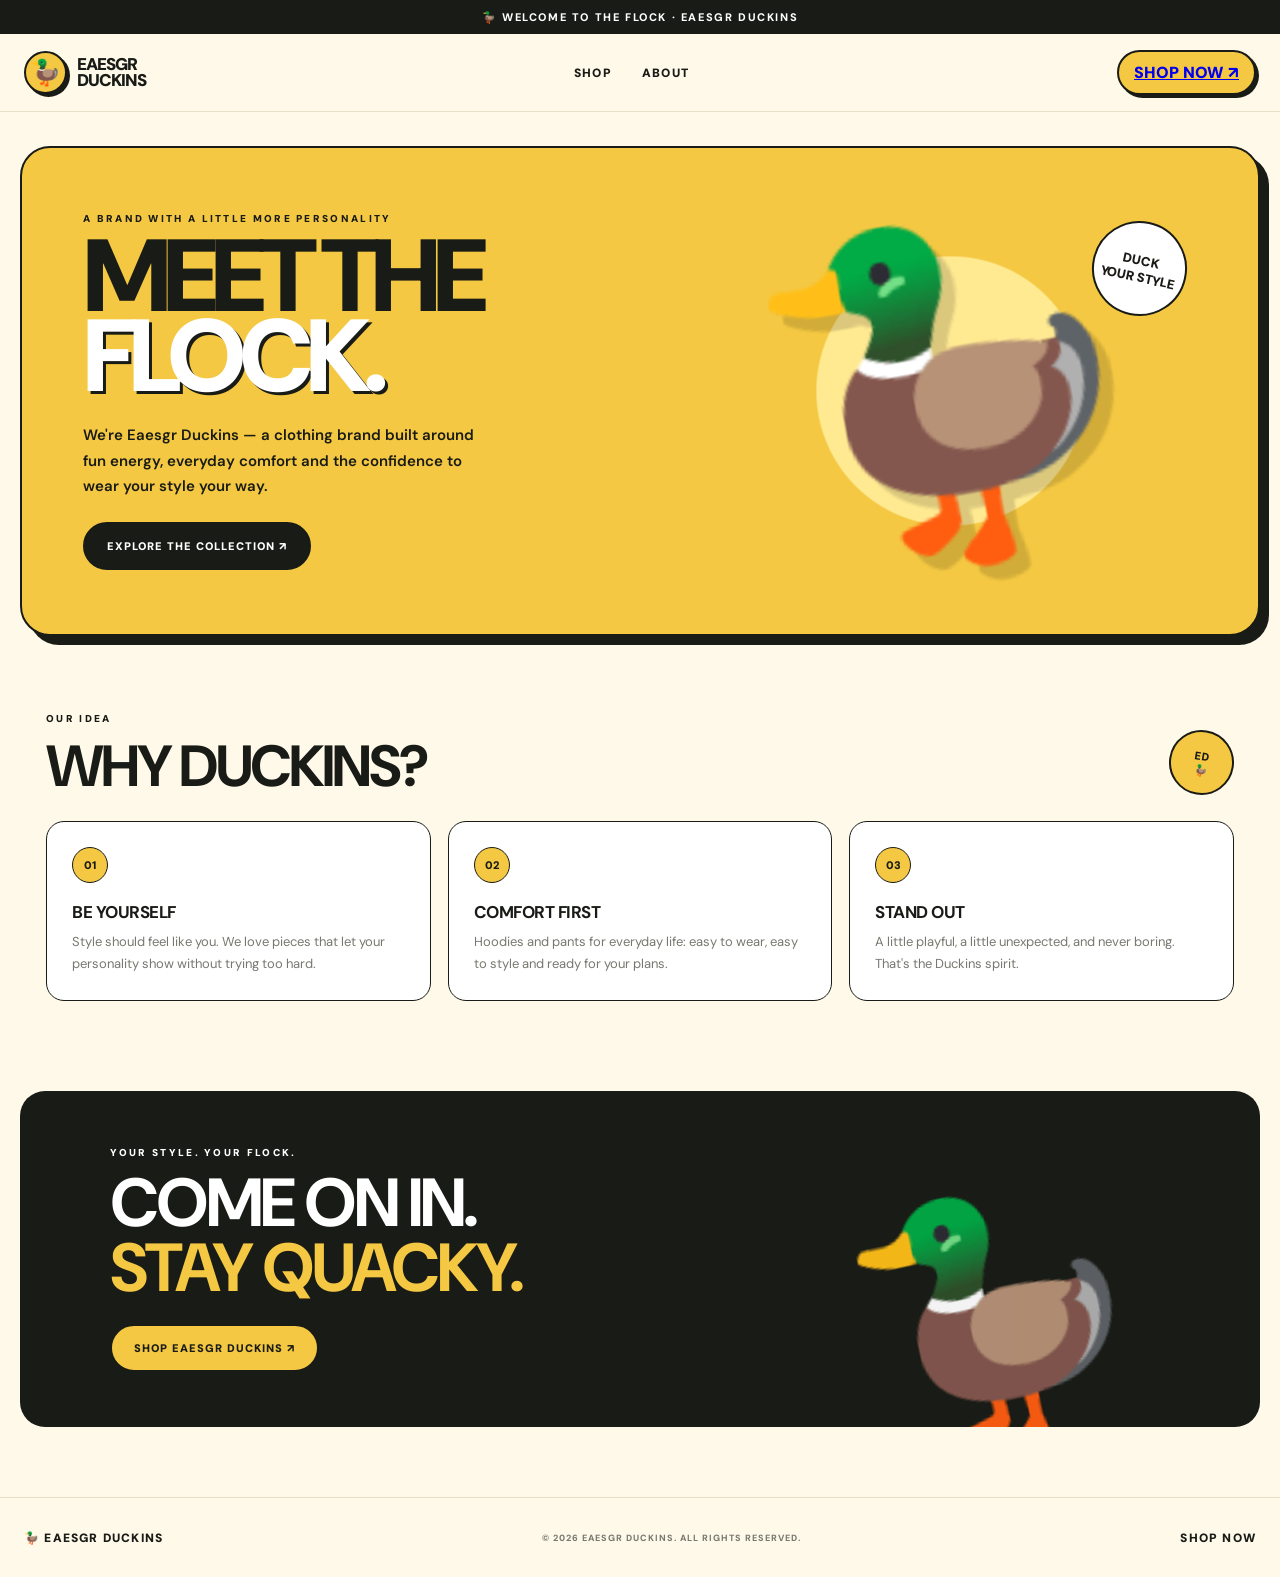
==== about.html @ d7580aa2 "Add files via upload" ====
<!DOCTYPE html>
<html lang="en">
<head>
  <meta charset="UTF-8">
  <meta name="viewport" content="width=device-width, initial-scale=1.0">
  <meta name="theme-color" content="#f4c842">
  <title>About Us | Eaesgr Duckins</title>
  <link rel="stylesheet" href="style.css">
</head>
<body>
  <div class="announcement">🦆 WELCOME TO THE FLOCK · EAESGR DUCKINS</div>
  <header class="site-header">
    <a class="brand" href="index.html"><span class="brand-duck">🦆</span><span class="brand-name">EAESGR<br>DUCKINS</span></a>
    <nav class="main-nav"><a href="index.html#shop">SHOP</a><a href="about.html">ABOUT</a></nav>
    <a class="cart-button" href="index.html#shop">SHOP NOW ↗</a>
  </header>

  <main>
    <section class="hero about-hero">
      <div class="hero-content">
        <p class="eyebrow">A BRAND WITH A LITTLE MORE PERSONALITY</p>
        <h1>MEET THE<br><span>FLOCK.</span></h1>
        <p class="hero-description">We're Eaesgr Duckins — a clothing brand built around fun energy, everyday comfort and the confidence to wear your style your way.</p>
        <a class="button button-dark" href="index.html#shop">EXPLORE THE COLLECTION ↗</a>
      </div>
      <div class="hero-visual"><span class="hero-duck">🦆</span><span class="hero-sticker">DUCK<br>YOUR STYLE</span></div>
    </section>

    <section class="shop-section story-section">
      <div class="section-heading"><div><p class="eyebrow">OUR IDEA</p><h2>WHY DUCKINS?</h2></div><span class="duck-stamp">ED<br>🦆</span></div>
      <div class="story-grid">
        <article class="story-card"><span>01</span><h3>BE YOURSELF</h3><p>Style should feel like you. We love pieces that let your personality show without trying too hard.</p></article>
        <article class="story-card"><span>02</span><h3>COMFORT FIRST</h3><p>Hoodies and pants for everyday life: easy to wear, easy to style and ready for your plans.</p></article>
        <article class="story-card"><span>03</span><h3>STAND OUT</h3><p>A little playful, a little unexpected, and never boring. That's the Duckins spirit.</p></article>
      </div>
    </section>

    <section class="big-message about-message">
      <p class="eyebrow">YOUR STYLE. YOUR FLOCK.</p>
      <h2>COME ON IN.<br><span>STAY QUACKY.</span></h2>
      <a href="index.html#shop" class="button button-yellow">SHOP EAESGR DUCKINS ↗</a>
      <div class="message-duck">🦆</div>
    </section>
  </main>

  <footer class="site-footer"><a class="footer-brand" href="index.html">🦆 EAESGR DUCKINS</a><span>© 2026 EAESGR DUCKINS. ALL RIGHTS RESERVED.</span><a href="index.html#shop">SHOP NOW</a></footer>
</body>
</html>
---- style.css ----
@import url('https://fonts.googleapis.com/css2?family=DM+Sans:wght@400;500;600;700;800;900&display=swap');

:root {
  --yellow: #f4c842;
  --yellow-light: #ffe991;
  --ink: #191b16;
  --cream: #fff9e9;
  --orange: #ee7838;
  --muted: #77786f;
  --line: #e8dfc8;
  --white: #fff;
}
* { box-sizing: border-box; }
html { scroll-behavior: smooth; }
body { margin: 0; background: var(--cream); color: var(--ink); font-family: 'DM Sans', Arial, sans-serif; }
button, input, textarea, select { font: inherit; }
button, a { -webkit-tap-highlight-color: transparent; }
button { cursor: pointer; }
.announcement { background: var(--ink); color: white; text-align: center; padding: 10px 12px; font-size: 11px; font-weight: 800; letter-spacing: 1.6px; }
.site-header { height: 78px; padding: 0 max(24px, calc((100% - 1240px)/2)); display: flex; align-items: center; justify-content: space-between; gap: 20px; position: sticky; top: 0; z-index: 10; background: rgba(255,249,233,.95); border-bottom: 1px solid var(--line); backdrop-filter: blur(12px); }
.brand { display: flex; align-items: center; gap: 10px; text-decoration: none; color: var(--ink); }
.brand-duck { width: 43px; height: 43px; border-radius: 50%; display: grid; place-items: center; background: var(--yellow); border: 2px solid var(--ink); font-size: 25px; box-shadow: 3px 3px 0 var(--ink); }
.brand-name { font-size: 17px; font-weight: 1000; letter-spacing: -1px; line-height: .9; }
.main-nav { display: flex; gap: 30px; }
.main-nav a, .site-footer a { text-decoration: none; color: var(--ink); font-size: 12px; font-weight: 900; letter-spacing: 1.2px; }
.main-nav a:hover, .site-footer a:hover { color: var(--orange); }
.cart-button { display: flex; align-items: center; gap: 10px; padding: 10px 15px; border: 2px solid var(--ink); border-radius: 99px; background: var(--yellow); font-weight: 900; box-shadow: 3px 3px 0 var(--ink); }
.cart-count { display: grid; place-items: center; min-width: 23px; height: 23px; border-radius: 50%; background: var(--ink); color: white; font-size: 11px; }
.hero { max-width: 1240px; min-height: 490px; margin: 34px auto 76px; padding: 0 26px; display: grid; grid-template-columns: 1.05fr .95fr; background: var(--yellow); border: 2px solid var(--ink); border-radius: 30px; overflow: hidden; box-shadow: 9px 9px 0 var(--ink); position: relative; }
.hero-content { align-self: center; padding: 54px 35px; z-index: 1; }
.eyebrow { margin: 0 0 12px; font-size: 10px; font-weight: 900; letter-spacing: 2.3px; }
.hero h1 { margin: 0; font-size: clamp(64px, 8vw, 105px); line-height: .78; letter-spacing: -8px; font-weight: 1000; }
.hero h1 span { color: white; text-shadow: 3px 3px 0 var(--ink); }
.hero-description { max-width: 410px; margin: 26px 0 22px; font-size: 15px; line-height: 1.7; font-weight: 600; }
.button { display: inline-flex; align-items: center; justify-content: center; min-height: 48px; padding: 0 22px; border: 2px solid var(--ink); border-radius: 99px; text-decoration: none; font-size: 11px; font-weight: 900; letter-spacing: 1px; transition: transform .2s; }
.button:hover { transform: translateY(-3px); }
.button-dark { color: white; background: var(--ink); }
.hero-visual { min-height: 420px; display: grid; place-items: center; position: relative; background: radial-gradient(circle, var(--yellow-light) 0 36%, transparent 36.5%); }
.hero-duck { font-size: clamp(190px, 27vw, 315px); filter: drop-shadow(12px 16px 0 rgba(0,0,0,.14)); transform: rotate(-10deg); }
.hero-sticker { position: absolute; top: 15%; right: 8%; width: 95px; height: 95px; display: grid; place-content: center; border: 2px solid var(--ink); border-radius: 50%; background: white; text-align: center; font-size: 13px; font-weight: 1000; transform: rotate(12deg); z-index: 1; }
.hero-star { position: absolute; font-size: 48px; }
.star-one { left: 12%; top: 19%; }.star-two { right: 14%; bottom: 15%; }
.shop-section { max-width: 1240px; margin: auto; padding: 0 26px 90px; }
.section-heading { display: flex; align-items: end; justify-content: space-between; margin-bottom: 26px; }
.section-heading h2 { margin: 0; font-size: clamp(38px, 5vw, 58px); letter-spacing: -3px; line-height: 1; }
.muted { color: var(--muted); font-size: 13px; }
.duck-stamp { display: grid; place-content: center; width: 65px; height: 65px; border: 2px solid var(--ink); border-radius: 50%; background: var(--yellow); text-align: center; font-size: 11px; font-weight: 1000; transform: rotate(9deg); }
.category-tabs { display: flex; flex-wrap: wrap; gap: 9px; margin-bottom: 25px; }
.category-tab { padding: 11px 21px; border: 1.5px solid var(--ink); border-radius: 99px; background: transparent; font-size: 11px; font-weight: 900; letter-spacing: 1px; }
.category-tab.active, .category-tab:hover { background: var(--ink); color: white; }
.product-grid { display: grid; grid-template-columns: repeat(4, minmax(0, 1fr)); gap: 19px; }
.product-card { min-width: 0; overflow: hidden; border: 1.5px solid var(--ink); border-radius: 19px; background: white; transition: transform .2s, box-shadow .2s; }
.product-card:hover { transform: translateY(-5px); box-shadow: 5px 6px 0 var(--ink); }
.product-art { height: 220px; display: grid; place-items: center; position: relative; overflow: hidden; background: var(--art, var(--yellow-light)); }
.product-art::before { content: ''; position: absolute; width: 160px; height: 160px; border: 2px dashed rgba(25,27,22,.23); border-radius: 50%; }
.product-emoji { z-index: 1; font-size: 105px; filter: drop-shadow(5px 8px 0 rgba(0,0,0,.12)); }
.product-tag { position: absolute; top: 12px; left: 12px; z-index: 2; padding: 7px 10px; border-radius: 99px; background: var(--orange); color: white; font-size: 9px; font-weight: 1000; letter-spacing: .8px; }
.product-info { padding: 15px; }
.product-info h3 { min-height: 38px; margin: 0 0 5px; font-size: 15px; }
.product-category { margin-bottom: 10px; color: var(--muted); font-size: 10px; font-weight: 800; letter-spacing: 1px; }
.product-price { font-size: 17px; font-weight: 1000; }
.old-price { margin-left: 7px; color: #999; font-size: 12px; text-decoration: line-through; }
.add-button { width: 100%; margin-top: 13px; padding: 11px; border: 1.5px solid var(--ink); border-radius: 10px; background: var(--yellow); font-size: 10px; font-weight: 1000; letter-spacing: .8px; }
.add-button:hover { background: var(--ink); color: white; }
.big-message { max-width: 1240px; min-height: 300px; margin: 0 auto 70px; padding: 55px 7%; overflow: hidden; position: relative; border-radius: 25px; background: var(--ink); color: white; }
.big-message h2 { margin: 0 0 24px; font-size: clamp(38px, 6vw, 68px); line-height: .95; letter-spacing: -3px; }
.big-message h2 span { color: var(--yellow); }
.button-yellow { color: var(--ink); background: var(--yellow); }
.message-duck { position: absolute; right: 9%; bottom: -50px; font-size: 240px; transform: rotate(-12deg); opacity: .95; }
.site-footer { min-height: 80px; padding: 22px max(24px, calc((100% - 1240px)/2)); display: flex; align-items: center; justify-content: space-between; gap: 18px; border-top: 1px solid var(--line); color: var(--muted); font-size: 9px; font-weight: 800; letter-spacing: 1px; }
.footer-brand { color: var(--ink) !important; font-size: 12px !important; }
.drawer-backdrop { position: fixed; inset: 0; z-index: 19; background: rgba(0,0,0,.48); opacity: 0; pointer-events: none; transition: opacity .25s; }
.drawer-backdrop.visible { opacity: 1; pointer-events: auto; }
.cart-drawer { position: fixed; z-index: 20; top: 0; right: 0; width: min(490px, 100%); height: 100dvh; display: flex; flex-direction: column; background: var(--cream); box-shadow: -8px 0 35px rgba(0,0,0,.16); transform: translateX(105%); transition: transform .28s ease; }
.cart-drawer.open { transform: translateX(0); }
.drawer-header { display: flex; align-items: center; justify-content: space-between; padding: 21px 22px; border-bottom: 1px solid var(--line); }
.drawer-header .eyebrow { margin-bottom: 4px; }.drawer-header h2 { margin: 0; font-size: 22px; letter-spacing: -1px; }
.close-cart { width: 38px; height: 38px; border: 1px solid var(--ink); border-radius: 50%; background: transparent; font-size: 25px; }
.cart-items { flex: 1; overflow: auto; padding: 8px 22px; }
.empty-cart { padding: 45px 10px; text-align: center; color: var(--muted); font-size: 13px; line-height: 1.7; }.empty-cart span { font-size: 55px; }
.cart-line { display: grid; grid-template-columns: 1fr auto; gap: 8px; padding: 16px 0; border-bottom: 1px solid var(--line); }
.cart-line h3 { margin: 0 0 5px; font-size: 14px; }.cart-line-price { font-size: 12px; font-weight: 900; }
.cart-line-controls { display: flex; flex-wrap: wrap; gap: 7px; margin-top: 10px; }
.cart-line select { min-width: 105px; max-width: 145px; padding: 8px 7px; border: 1px solid var(--line); border-radius: 8px; background: white; font-size: 11px; }
.remove-item { align-self: start; border: 0; background: none; color: #bd4c30; font-size: 11px; font-weight: 900; }
.checkout-area { max-height: 57%; overflow: auto; padding: 16px 22px 22px; border-top: 1px solid var(--line); }
.subtotal, .delivery-cost { display: flex; justify-content: space-between; align-items: center; font-size: 13px; font-weight: 900; }.subtotal { margin-bottom: 8px; }.delivery-cost { margin-bottom: 15px; color: var(--muted); }.subtotal strong, .delivery-cost strong { font-size: 16px; color: var(--text); }
.form-title { margin: 0 0 11px; font-size: 11px; font-weight: 1000; letter-spacing: 1.3px; }
#order-form label { display: block; margin: 9px 0 5px; font-size: 10px; font-weight: 900; }
#order-form input:not([type=hidden]), #order-form textarea { width: 100%; padding: 11px 12px; border: 1px solid var(--line); border-radius: 9px; background: white; outline: none; font-size: 12px; }
#order-form input:focus, #order-form textarea:focus { border-color: var(--ink); }
#order-form textarea { min-height: 62px; resize: vertical; }

.submit-order { width: 100%; margin-top: 13px; padding: 14px; border: 0; border-radius: 10px; background: var(--ink); color: white; font-size: 11px; font-weight: 1000; letter-spacing: 1px; }
.submit-order:disabled { opacity: .6; cursor: wait; }
.form-note, .form-status { color: var(--muted); font-size: 10px; line-height: 1.5; }.form-status { font-weight: 800; }
.toast { position: fixed; z-index: 30; bottom: 20px; left: 50%; max-width: calc(100% - 30px); padding: 12px 18px; border-radius: 99px; background: var(--ink); color: white; font-size: 12px; font-weight: 800; opacity: 0; pointer-events: none; transform: translate(-50%, 15px); transition: .2s; }.toast.show { opacity: 1; transform: translate(-50%, 0); }

@media (max-width: 900px) { .hero { margin-left: 20px; margin-right: 20px; }.product-grid { grid-template-columns: repeat(2, minmax(0, 1fr)); }.message-duck { right: 1%; opacity: .35; } }
@media (max-width: 600px) {
  .announcement { font-size: 9px; letter-spacing: .8px; }.site-header { height: 68px; padding: 0 15px; }.brand-duck { width: 37px; height: 37px; font-size: 21px; }.brand-name { font-size: 14px; }.main-nav { display: none; }.cart-button { padding: 8px 11px; font-size: 11px; }
  .hero { display: flex; flex-direction: column; margin: 20px 14px 58px; padding: 0; min-height: auto; border-radius: 22px; }.hero-content { padding: 34px 24px 5px; }.hero h1 { font-size: 69px; letter-spacing: -5px; }.hero-description { margin: 19px 0; font-size: 13px; }.hero-visual { min-height: 220px; }.hero-duck { font-size: 190px; }.hero-sticker { width: 75px; height: 75px; font-size: 11px; }.hero-star { font-size: 30px; }
  .shop-section { padding: 0 14px 60px; }.section-heading h2 { font-size: 42px; }.muted { font-size: 11px; }.duck-stamp { width: 53px; height: 53px; }.category-tabs { gap: 6px; }.category-tab { padding: 10px 14px; font-size: 10px; }.product-grid { gap: 11px; }.product-art { height: 155px; }.product-emoji { font-size: 78px; }.product-art::before { width: 120px; height: 120px; }.product-info { padding: 11px; }.product-info h3 { min-height: 34px; font-size: 12px; }.product-price { font-size: 14px; }.add-button { padding: 10px 5px; font-size: 9px; }
  .big-message { margin: 0 14px 45px; min-height: 270px; padding: 40px 25px; }.big-message h2 { font-size: 43px; }.message-duck { right: -25px; bottom: -50px; font-size: 180px; opacity: .25; }.site-footer { padding: 20px 15px; flex-wrap: wrap; font-size: 8px; }
  .checkout-area { max-height: 62%; }
}

/* About page */
.about-hero { margin-top: 34px; }
.story-grid { display: grid; grid-template-columns: repeat(3, 1fr); gap: 17px; }
.story-card { padding: 25px; border: 1.5px solid var(--ink); border-radius: 18px; background: white; }
.story-card > span { display: inline-grid; place-items: center; width: 36px; height: 36px; border-radius: 50%; background: var(--yellow); border: 1.5px solid var(--ink); font-size: 11px; font-weight: 1000; }
.story-card h3 { margin: 18px 0 8px; font-size: 17px; letter-spacing: -.5px; }
.story-card p { margin: 0; color: var(--muted); font-size: 13px; line-height: 1.7; }
.about-message { margin-top: 0; }
@media (max-width: 600px) { .story-grid { grid-template-columns: 1fr; gap: 11px; }.story-card { padding: 20px; } }

/* Product photo for Classic Duck Hoodie */
.product-photo { width: 100%; height: 100%; object-fit: contain; display: block; position: absolute; inset: 0; z-index: 1; background: #e8e7e2; }
.product-art:has(.product-photo)::before { display: none; }

.product-color-label{display:block;margin:10px 0 5px;font-size:10px;font-weight:900;letter-spacing:.8px}.product-color-select{display:block;width:100%;padding:10px;border:1px solid var(--line);border-radius:9px;background:#fff;font-size:12px;margin-bottom:9px}


/* Classic Duck Hoodie image gallery */
.product-photo[data-open-gallery="classic-duck"] { cursor: zoom-in; }
.product-gallery-modal {
  position: fixed; inset: 0; z-index: 99999;
  display: none; align-items: center; justify-content: center;
  padding: 22px; background: rgba(0,0,0,.82);
}
.product-gallery-modal.is-open { display: flex; }
.product-gallery-panel {
  position: relative; width: min(920px, 96vw); max-height: 94vh;
  display: flex; flex-direction: column; align-items: center; gap: 14px;
  padding: 22px; border-radius: 16px; background: #fff; overflow: auto;
}
.product-gallery-main {
  display: block; max-width: 100%; width: auto; height: auto;
  max-height: 70vh; object-fit: contain;
}
.product-gallery-close {
  position: sticky; top: 0; align-self: flex-end; z-index: 1;
  width: 40px; height: 40px; border: 0; border-radius: 50%;
  background: #171717; color: #fff; font-size: 30px; line-height: 1;
  cursor: pointer; margin-bottom: -40px;
}
.product-gallery-thumbs {
  display: flex; justify-content: center; flex-wrap: wrap; gap: 10px;
}
.product-gallery-thumb {
  width: 82px; height: 96px; padding: 3px; overflow: hidden;
  border: 2px solid #ddd; border-radius: 8px; background: #fff; cursor: pointer;
}
.product-gallery-thumb.active { border-color: #111; }
.product-gallery-thumb img { width: 100%; height: 100%; object-fit: cover; }
@media (max-width: 600px) {
  .product-gallery-panel { padding: 12px; }
  .product-gallery-main { max-height: 66vh; }
}

/* Emphasize the final order total and separate it clearly from delivery cost. */
.cart-total {
  display: flex;
  justify-content: space-between;
  align-items: center;
  gap: 24px;
  margin-top: 10px;
  padding-top: 15px;
  border-top: 1px solid var(--line);
  font-size: 15px;
  font-weight: 1000;
}
.cart-total span,
.cart-total strong {
  font-weight: 1000;
}
.cart-total strong {
  font-size: 19px;
  color: var(--text);
  white-space: nowrap;
}
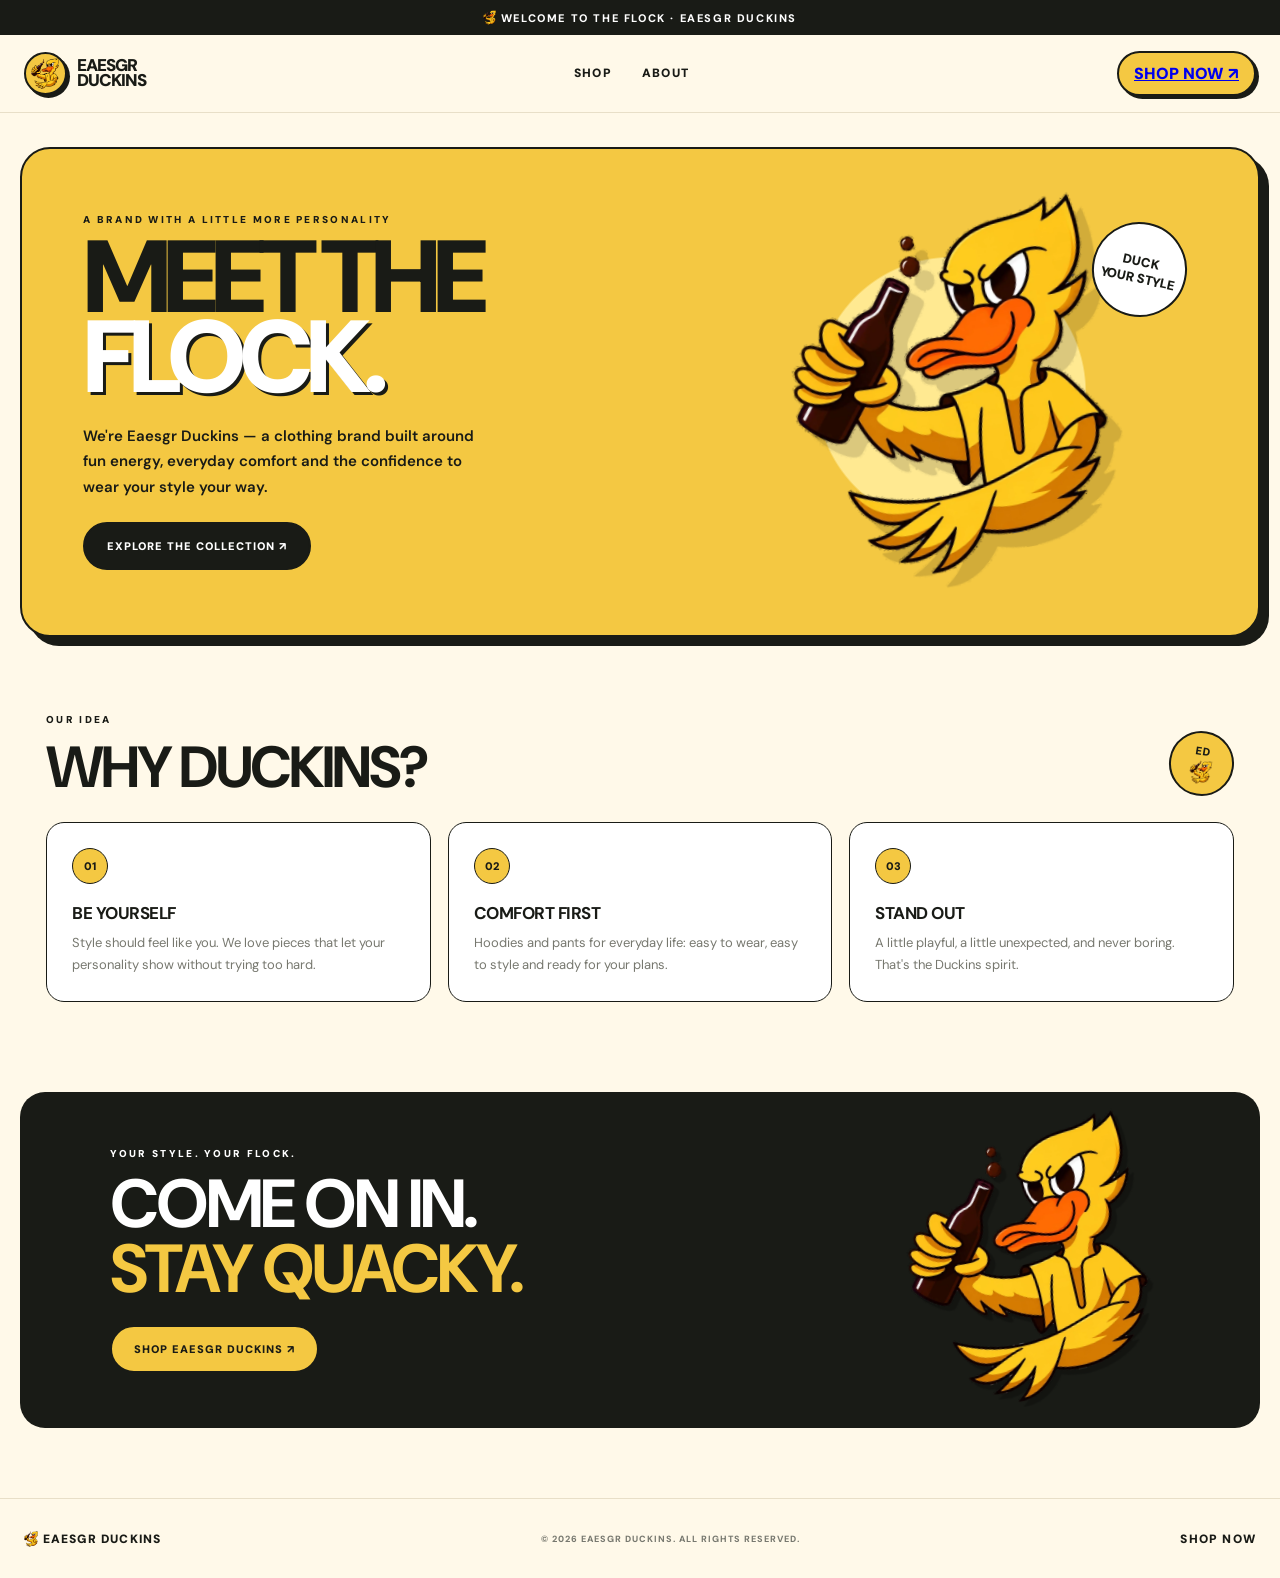
==== commit 03103b58: "Add files via upload" ====
--- a/about.html
+++ b/about.html
@@ -8,9 +8,9 @@
   <link rel="stylesheet" href="style.css">
 </head>
 <body>
-  <div class="announcement">🦆 WELCOME TO THE FLOCK · EAESGR DUCKINS</div>
+  <div class="announcement"><span class="duck duck-inline"></span> WELCOME TO THE FLOCK · EAESGR DUCKINS</div>
   <header class="site-header">
-    <a class="brand" href="index.html"><span class="brand-duck">🦆</span><span class="brand-name">EAESGR<br>DUCKINS</span></a>
+    <a class="brand" href="index.html"><span class="brand-duck"><span class="duck"></span></span><span class="brand-name">EAESGR<br>DUCKINS</span></a>
     <nav class="main-nav"><a href="index.html#shop">SHOP</a><a href="about.html">ABOUT</a></nav>
     <a class="cart-button" href="index.html#shop">SHOP NOW ↗</a>
   </header>
@@ -23,11 +23,11 @@
         <p class="hero-description">We're Eaesgr Duckins — a clothing brand built around fun energy, everyday comfort and the confidence to wear your style your way.</p>
         <a class="button button-dark" href="index.html#shop">EXPLORE THE COLLECTION ↗</a>
       </div>
-      <div class="hero-visual"><span class="hero-duck">🦆</span><span class="hero-sticker">DUCK<br>YOUR STYLE</span></div>
+      <div class="hero-visual"><span class="duck hero-duck" role="img" aria-label="Eaesgr Duckins duck mascot"></span><span class="hero-sticker">DUCK<br>YOUR STYLE</span></div>
     </section>
 
     <section class="shop-section story-section">
-      <div class="section-heading"><div><p class="eyebrow">OUR IDEA</p><h2>WHY DUCKINS?</h2></div><span class="duck-stamp">ED<br>🦆</span></div>
+      <div class="section-heading"><div><p class="eyebrow">OUR IDEA</p><h2>WHY DUCKINS?</h2></div><span class="duck-stamp">ED<br><span class="duck duck-inline"></span></span></div>
       <div class="story-grid">
         <article class="story-card"><span>01</span><h3>BE YOURSELF</h3><p>Style should feel like you. We love pieces that let your personality show without trying too hard.</p></article>
         <article class="story-card"><span>02</span><h3>COMFORT FIRST</h3><p>Hoodies and pants for everyday life: easy to wear, easy to style and ready for your plans.</p></article>
@@ -39,10 +39,10 @@
       <p class="eyebrow">YOUR STYLE. YOUR FLOCK.</p>
       <h2>COME ON IN.<br><span>STAY QUACKY.</span></h2>
       <a href="index.html#shop" class="button button-yellow">SHOP EAESGR DUCKINS ↗</a>
-      <div class="message-duck">🦆</div>
+      <span class="duck message-duck" aria-hidden="true"></span>
     </section>
   </main>
 
-  <footer class="site-footer"><a class="footer-brand" href="index.html">🦆 EAESGR DUCKINS</a><span>© 2026 EAESGR DUCKINS. ALL RIGHTS RESERVED.</span><a href="index.html#shop">SHOP NOW</a></footer>
+  <footer class="site-footer"><a class="footer-brand" href="index.html"><span class="duck duck-inline"></span> EAESGR DUCKINS</a><span>© 2026 EAESGR DUCKINS. ALL RIGHTS RESERVED.</span><a href="index.html#shop">SHOP NOW</a></footer>
 </body>
 </html>
--- a/style.css
+++ b/style.css
@@ -180,3 +180,15 @@
   color: var(--text);
   white-space: nowrap;
 }
+
+/* Duck mascot image (embedded in this file, so no separate image file is needed) */
+:root { --duck: url("[data-uri]"); }
+.duck { display: inline-block; aspect-ratio: 720 / 808; background: var(--duck) center / contain no-repeat; }
+.duck-inline { height: 1.35em; vertical-align: -0.3em; }
+.duck-stamp .duck-inline { height: 24px; vertical-align: middle; margin-top: 2px; }
+.brand-duck .duck { width: 72%; }
+.hero-duck.duck { width: clamp(190px, 27vw, 315px); display: block; }
+.message-duck.duck { width: 240px; bottom: 30px; opacity: 1; filter: drop-shadow(4px 6px 0 rgba(0,0,0,.25)); }
+.empty-cart .duck { display: block; width: 62px; margin: 0 auto 8px; }
+@media (max-width: 900px) { .message-duck.duck { width: 200px; opacity: 1; } }
+@media (max-width: 600px) { .hero-duck.duck { width: 190px; } .message-duck.duck { width: 112px; bottom: 14px; right: 10px; opacity: 1; } .duck-stamp .duck-inline { height: 20px; } }
